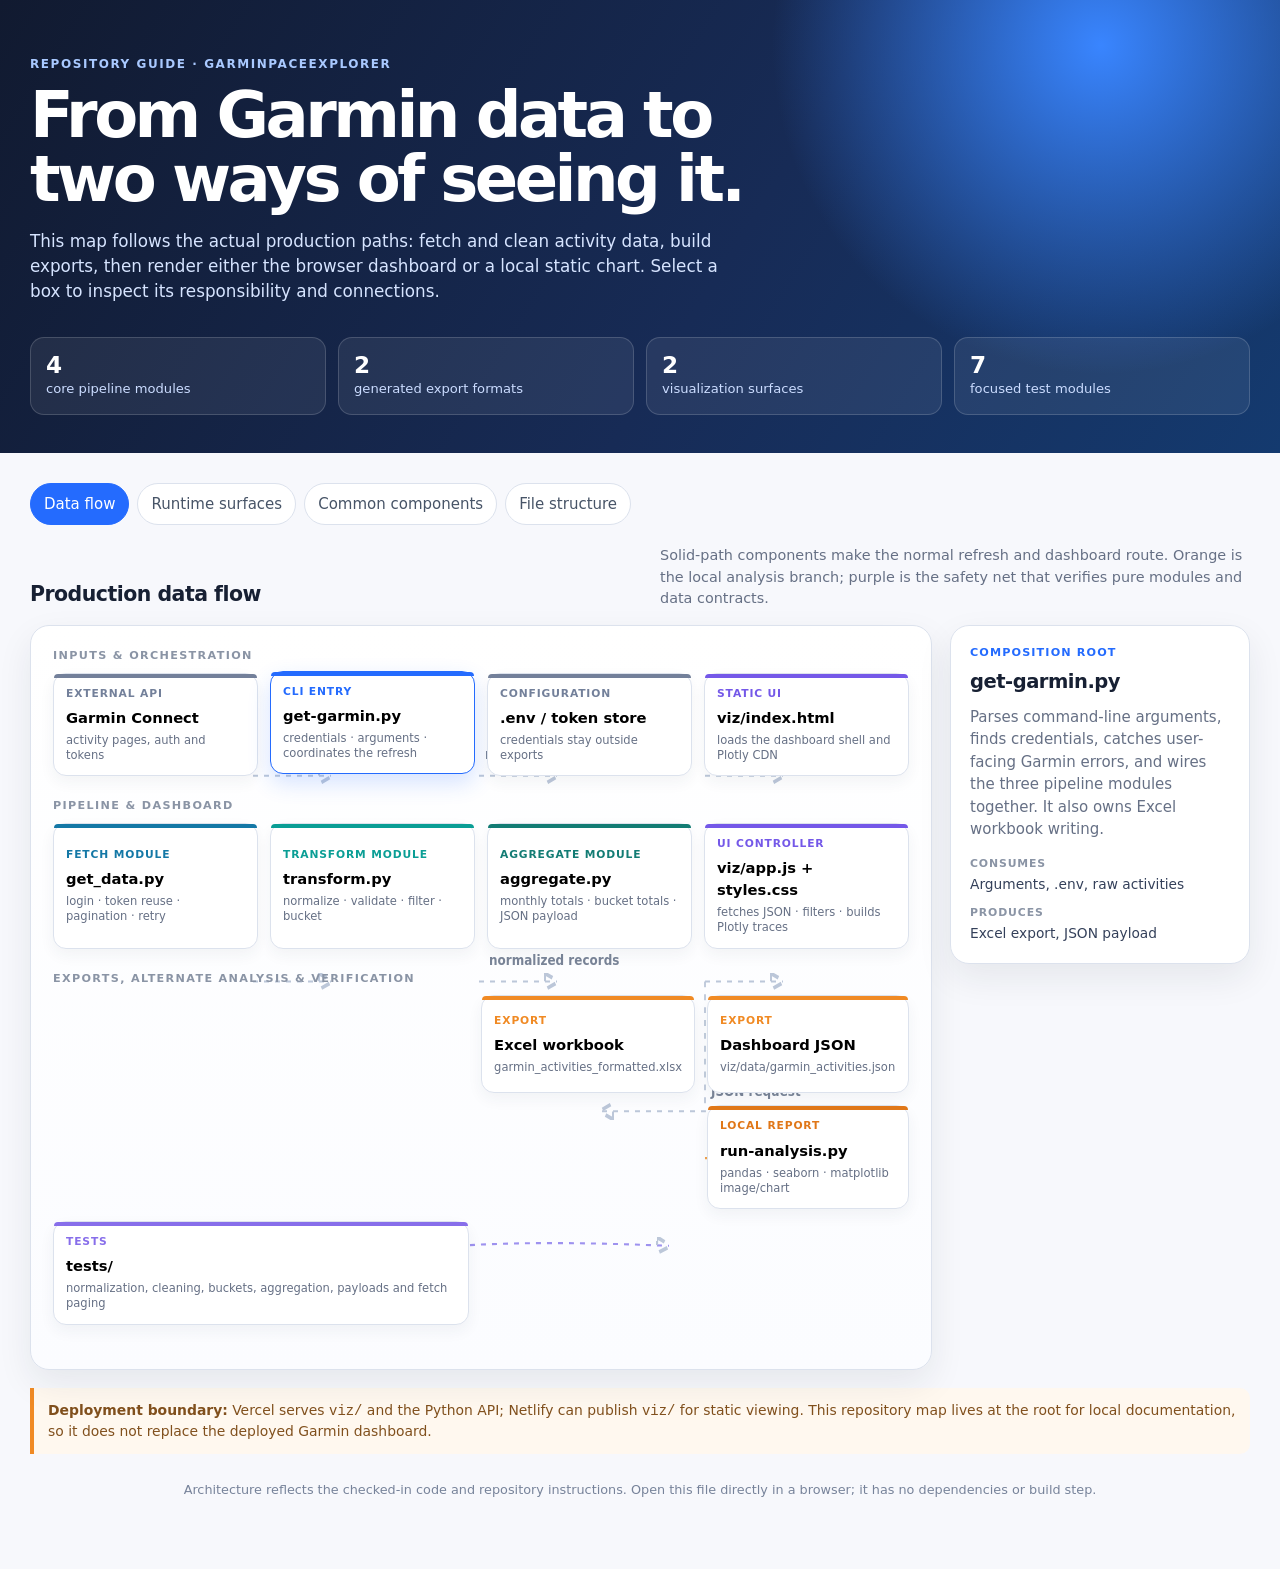
==== index.html @ acb7fc56 "refactor: rename project to GarminPaceExplorer" ====
<!doctype html>
<html lang="en">
<head>
  <meta charset="utf-8">
  <meta name="viewport" content="width=device-width, initial-scale=1">
  <title>GarminPaceExplorer · Codebase Map</title>
  <style>
    :root { --ink:#172033; --muted:#667085; --paper:#f7f8fc; --panel:#fff; --line:#dce2ed; --blue:#246bfe; --teal:#0a9e95; --orange:#f08a24; --violet:#7458e8; --shadow:0 14px 35px rgba(22,34,56,.08); }
    * { box-sizing:border-box; }
    body { margin:0; color:var(--ink); background:var(--paper); font:15px/1.5 Inter, ui-sans-serif, system-ui, -apple-system, BlinkMacSystemFont, "Segoe UI", sans-serif; }
    button { font:inherit; }
    .shell { width:min(1220px, calc(100% - 32px)); margin:auto; }
    .hero { color:#fff; background:radial-gradient(circle at 86% 10%, #3985ff 0, transparent 28%), linear-gradient(122deg,#111a30 0%,#172b56 57%,#143a6f 100%); padding:55px 0 38px; overflow:hidden; }
    .eyebrow { margin:0 0 10px; color:#a9c9ff; font-size:.75rem; font-weight:700; letter-spacing:.13em; text-transform:uppercase; }
    h1 { max-width:800px; margin:0; font-size:clamp(2.2rem,5vw,4.5rem); letter-spacing:-.055em; line-height:1; }
    .hero-copy { max-width:710px; margin:18px 0 0; color:#d6e4ff; font-size:1.05rem; }
    .metrics { display:grid; grid-template-columns:repeat(4,1fr); gap:12px; margin-top:32px; }
    .metric { padding:14px 15px; border:1px solid rgba(255,255,255,.16); border-radius:14px; background:rgba(255,255,255,.07); }
    .metric strong { display:block; font-size:1.45rem; line-height:1.1; }.metric span { color:#cbdcff; font-size:.82rem; }
    main { padding:30px 0 58px; }
    .tabs { display:flex; gap:8px; flex-wrap:wrap; margin-bottom:20px; }
    .tab { padding:9px 13px; color:#475467; border:1px solid var(--line); border-radius:999px; background:#fff; cursor:pointer; }.tab:hover,.tab:focus-visible { border-color:var(--blue); color:var(--blue); outline:none; }.tab.active { color:#fff; border-color:var(--blue); background:var(--blue); }
    .view { display:none; }.view.active { display:block; }
    .section-heading { display:flex; justify-content:space-between; gap:20px; align-items:end; margin:0 0 15px; }.section-heading h2 { margin:0; font-size:1.28rem; letter-spacing:-.025em; }.section-heading p { max-width:590px; margin:0; color:var(--muted); font-size:.9rem; }
    .architecture { display:grid; grid-template-columns:minmax(0,1fr) 300px; gap:18px; align-items:start; }
    .diagram { position:relative; min-height:635px; padding:22px; border:1px solid var(--line); border-radius:19px; background:linear-gradient(180deg,#fff,#fbfcff); box-shadow:var(--shadow); overflow:hidden; }
    .flow { position:absolute; inset:0; z-index:0; width:100%; height:100%; pointer-events:none; }.flow path { fill:none; stroke:#bcc7d9; stroke-width:1.8; stroke-dasharray:5 6; }.flow .analysis-path { stroke:#f1a24c; }.flow .test-path { stroke:#9e92ef; }.flow text { fill:#7a8598; font-size:12px; font-weight:600; }
    .lane { position:relative; z-index:1; display:grid; grid-template-columns:repeat(4,1fr); gap:12px; margin-bottom:22px; }.lane-label { grid-column:1/-1; margin:0 0 -4px; color:#8a94a5; font-size:.7rem; font-weight:800; letter-spacing:.12em; text-transform:uppercase; }
    .node { position:relative; min-height:98px; padding:12px; text-align:left; border:1px solid var(--line); border-radius:13px; background:var(--panel); box-shadow:0 6px 15px rgba(31,47,75,.055); cursor:pointer; transition:.17s transform,.17s border-color,.17s box-shadow; }.node:hover,.node:focus-visible,.node.selected { border-color:var(--node); box-shadow:0 9px 22px color-mix(in srgb,var(--node) 19%,transparent); transform:translateY(-2px); outline:none; }.node::before { position:absolute; top:0; left:0; width:100%; height:4px; content:""; border-radius:13px 13px 0 0; background:var(--node); }.node .kind { display:block; margin-bottom:5px; color:var(--node); font-size:.67rem; font-weight:800; letter-spacing:.08em; text-transform:uppercase; }.node strong { display:block; font-size:.92rem; }.node small { display:block; margin-top:4px; color:var(--muted); font-size:.72rem; line-height:1.32; }.cli { --node:var(--blue); }.fetch { --node:#1478a6; }.transform { --node:var(--teal); }.aggregate { --node:#137c74; }.output { --node:var(--orange); }.dashboard { --node:var(--violet); }.analysis { --node:#e07718; }.test { --node:#876eea; }.external { --node:#73809a; }
    .source { grid-column:1; }.cli-node { grid-column:2; }.dashboard-node { grid-column:4; }.fetch-node { grid-column:1; }.transform-node { grid-column:2; }.aggregate-node { grid-column:3; }.json-node { grid-column:4; }.xlsx-node { grid-column:3; }.analysis-node { grid-column:4; }.tests-node { grid-column:1/3; }
    .inspector { position:sticky; top:16px; padding:19px; border:1px solid var(--line); border-radius:19px; background:#fff; box-shadow:var(--shadow); }.inspector .label { margin:0 0 5px; color:var(--blue); font-size:.7rem; font-weight:800; letter-spacing:.1em; text-transform:uppercase; }.inspector h3 { margin:0; font-size:1.22rem; letter-spacing:-.025em; }.inspector p { margin:10px 0; color:var(--muted); }.inspector dl { margin:15px 0 0; }.inspector dt { margin-top:10px; color:#8a94a5; font-size:.68rem; font-weight:800; letter-spacing:.08em; text-transform:uppercase; }.inspector dd { margin:2px 0 0; color:#34405a; font-size:.86rem; }.inspector code,.code { padding:.12em .35em; border-radius:5px; color:#2f3d58; background:#eef2f8; font-family:"SFMono-Regular",Consolas,monospace; font-size:.83em; }
    .note { margin-top:18px; padding:12px 14px; border-left:4px solid var(--orange); border-radius:0 10px 10px 0; color:#81501d; background:#fff8ef; font-size:.87rem; }
    .surface-grid,.common-grid { display:grid; grid-template-columns:repeat(3,1fr); gap:15px; }.surface-card,.common-card { padding:18px; border:1px solid var(--line); border-radius:16px; background:#fff; box-shadow:0 7px 20px rgba(31,47,75,.045); }.surface-card h3,.common-card h3 { margin:0; font-size:1rem; }.surface-card p,.common-card p { margin:8px 0 0; color:var(--muted); font-size:.88rem; }.tag { display:inline-block; margin:12px 5px 0 0; padding:3px 8px; color:#38507a; border:1px solid #d8e2f3; border-radius:999px; background:#f5f8fd; font-size:.73rem; }
    .tree { padding:20px; border:1px solid var(--line); border-radius:18px; background:#17223a; color:#d9e5fb; box-shadow:var(--shadow); font:13px/1.75 "SFMono-Regular",Consolas,monospace; white-space:pre-wrap; }.tree b { color:#8bb4ff; }.tree .muted { color:#94a6c5; }.tree .warning { color:#ffc16b; }
    .shared-table { width:100%; border-collapse:separate; border-spacing:0; overflow:hidden; border:1px solid var(--line); border-radius:15px; background:#fff; box-shadow:var(--shadow); }.shared-table th,.shared-table td { padding:13px 15px; text-align:left; vertical-align:top; border-bottom:1px solid var(--line); }.shared-table tr:last-child td { border-bottom:0; }.shared-table th { color:#64748b; background:#f8faff; font-size:.73rem; letter-spacing:.08em; text-transform:uppercase; }.shared-table td { font-size:.88rem; }.status { display:inline-block; padding:3px 7px; border-radius:999px; font-size:.72rem; font-weight:700; }.yes { color:#076a55; background:#dcf7ee; }.mirror { color:#835817; background:#fff0d8; }.gap { color:#74529e; background:#f0e8ff; }
    .footer { margin-top:26px; color:#77839a; font-size:.8rem; text-align:center; }
    @media (max-width:900px) { .architecture { grid-template-columns:1fr; }.inspector { position:static; }.surface-grid,.common-grid { grid-template-columns:1fr 1fr; }.diagram { min-height:0; }.flow { display:none; }.lane { grid-template-columns:repeat(2,1fr); }.source,.cli-node,.dashboard-node,.fetch-node,.transform-node,.aggregate-node,.json-node,.xlsx-node,.analysis-node,.tests-node { grid-column:auto; } }
    @media (max-width:600px) { .shell { width:min(100% - 22px,1220px); }.hero { padding-top:35px; }.metrics,.surface-grid,.common-grid { grid-template-columns:1fr 1fr; }.section-heading { display:block; }.section-heading p { margin-top:7px; }.shared-table { display:block; overflow-x:auto; }.lane { grid-template-columns:1fr; }.metrics .metric:last-child { grid-column:1/-1; } }
  </style>
</head>
<body>
  <header class="hero">
    <div class="shell">
      <p class="eyebrow">Repository guide · GarminPaceExplorer</p>
      <h1>From Garmin data to two ways of seeing it.</h1>
      <p class="hero-copy">This map follows the actual production paths: fetch and clean activity data, build exports, then render either the browser dashboard or a local static chart. Select a box to inspect its responsibility and connections.</p>
      <div class="metrics" aria-label="Codebase summary">
        <div class="metric"><strong>4</strong><span>core pipeline modules</span></div>
        <div class="metric"><strong>2</strong><span>generated export formats</span></div>
        <div class="metric"><strong>2</strong><span>visualization surfaces</span></div>
        <div class="metric"><strong>7</strong><span>focused test modules</span></div>
      </div>
    </div>
  </header>
  <main class="shell">
    <nav class="tabs" aria-label="Architecture views">
      <button class="tab active" data-view="flow" type="button">Data flow</button>
      <button class="tab" data-view="surfaces" type="button">Runtime surfaces</button>
      <button class="tab" data-view="shared" type="button">Common components</button>
      <button class="tab" data-view="tree" type="button">File structure</button>
    </nav>

    <section class="view active" id="flow">
      <div class="section-heading"><h2>Production data flow</h2><p>Solid-path components make the normal refresh and dashboard route. Orange is the local analysis branch; purple is the safety net that verifies pure modules and data contracts.</p></div>
      <div class="architecture">
        <div class="diagram" aria-label="Interactive production data-flow diagram">
          <svg class="flow" viewBox="0 0 900 635" aria-hidden="true" preserveAspectRatio="none">
            <defs><marker id="arrow" markerWidth="8" markerHeight="8" refX="7" refY="4" orient="auto"><path d="M0,0 L8,4 L0,8z" fill="#bcc7d9"/></marker><marker id="orange-arrow" markerWidth="8" markerHeight="8" refX="7" refY="4" orient="auto"><path d="M0,0 L8,4 L0,8z" fill="#f1a24c"/></marker><marker id="violet-arrow" markerWidth="8" markerHeight="8" refX="7" refY="4" orient="auto"><path d="M0,0 L8,4 L0,8z" fill="#9e92ef"/></marker></defs>
            <path d="M222 128 H300" marker-end="url(#arrow)"/><path d="M448 128 H526" marker-end="url(#arrow)"/><path d="M674 128 H752" marker-end="url(#arrow)"/>
            <path d="M222 304 H300" marker-end="url(#arrow)"/><path d="M448 304 H526" marker-end="url(#arrow)"/><path d="M674 304 H752" marker-end="url(#arrow)"/>
            <path d="M674 304 V415 H570" marker-end="url(#arrow)"/><path class="analysis-path" d="M674 455 H752" marker-end="url(#orange-arrow)"/><path class="test-path" d="M222 562 C350 525, 490 525, 638 530" marker-end="url(#violet-arrow)"/>
            <text x="454" y="114">raw activities</text><text x="458" y="290">normalized records</text><text x="680" y="402">JSON request</text>
          </svg>
          <div class="lane">
            <p class="lane-label">Inputs &amp; orchestration</p>
            <button class="node external source" data-node="garmin" type="button"><span class="kind">External API</span><strong>Garmin Connect</strong><small>activity pages, auth and tokens</small></button>
            <button class="node cli cli-node" data-node="cli" type="button"><span class="kind">CLI entry</span><strong>get-garmin.py</strong><small>credentials · arguments · coordinates the refresh</small></button>
            <button class="node external" data-node="env" type="button"><span class="kind">Configuration</span><strong>.env / token store</strong><small>credentials stay outside exports</small></button>
            <button class="node dashboard dashboard-node" data-node="viz" type="button"><span class="kind">Static UI</span><strong>viz/index.html</strong><small>loads the dashboard shell and Plotly CDN</small></button>
          </div>
          <div class="lane">
            <p class="lane-label">Pipeline &amp; dashboard</p>
            <button class="node fetch fetch-node" data-node="fetch" type="button"><span class="kind">Fetch module</span><strong>get_data.py</strong><small>login · token reuse · pagination · retry</small></button>
            <button class="node transform transform-node" data-node="transform" type="button"><span class="kind">Transform module</span><strong>transform.py</strong><small>normalize · validate · filter · bucket</small></button>
            <button class="node aggregate aggregate-node" data-node="aggregate" type="button"><span class="kind">Aggregate module</span><strong>aggregate.py</strong><small>monthly totals · bucket totals · JSON payload</small></button>
            <button class="node dashboard json-node" data-node="app" type="button"><span class="kind">UI controller</span><strong>viz/app.js + styles.css</strong><small>fetches JSON · filters · builds Plotly traces</small></button>
          </div>
          <div class="lane">
            <p class="lane-label">Exports, alternate analysis &amp; verification</p>
            <button class="node output xlsx-node" data-node="xlsx" type="button"><span class="kind">Export</span><strong>Excel workbook</strong><small>garmin_activities_formatted.xlsx</small></button>
            <button class="node output" data-node="json" type="button"><span class="kind">Export</span><strong>Dashboard JSON</strong><small>viz/data/garmin_activities.json</small></button>
            <button class="node analysis analysis-node" data-node="analysis" type="button"><span class="kind">Local report</span><strong>run-analysis.py</strong><small>pandas · seaborn · matplotlib image/chart</small></button>
            <button class="node test tests-node" data-node="tests" type="button"><span class="kind">Tests</span><strong>tests/</strong><small>normalization, cleaning, buckets, aggregation, payloads and fetch paging</small></button>
          </div>
        </div>
        <aside class="inspector" id="inspector" aria-live="polite"></aside>
      </div>
      <p class="note"><strong>Deployment boundary:</strong> Vercel serves <code>viz/</code> and the Python API; Netlify can publish <code>viz/</code> for static viewing. This repository map lives at the root for local documentation, so it does not replace the deployed Garmin dashboard.</p>
    </section>

    <section class="view" id="surfaces">
      <div class="section-heading"><h2>Four runtime surfaces</h2><p>The project is deliberately split into a fetch pipeline, a static dashboard, a local chart route, and a small unrelated API experiment.</p></div>
      <div class="surface-grid">
        <article class="surface-card"><h3>Refresh command</h3><p><code>get-garmin.py</code> is the only production entry point. It turns credentials and Garmin API pages into normalized records plus both exports.</p><span class="tag">Python</span><span class="tag">Garmin Connect</span><span class="tag">Excel + JSON</span></article>
        <article class="surface-card"><h3>Browser dashboard</h3><p><code>viz/</code> is a no-build static app: HTML provides the mount point, JavaScript reads the generated JSON, CSS defines the responsive UI, and Plotly renders the chart.</p><span class="tag">ES modules</span><span class="tag">Plotly CDN</span><span class="tag">Netlify</span></article>
        <article class="surface-card"><h3>Local analysis</h3><p><code>run-analysis.py</code> reads the Excel export back in, filters running records, groups monthly metrics, and displays or saves a traditional chart.</p><span class="tag">pandas</span><span class="tag">seaborn</span><span class="tag">matplotlib</span></article>
        <article class="surface-card"><h3>Tests</h3><p>Tests focus on the reusable Python logic: raw Garmin shapes, cleaning boundaries, page retrieval, monthly rollups, bucket partitions, and serialized payloads.</p><span class="tag">pytest</span><span class="tag">synthetic fixtures</span></article>
        <article class="surface-card"><h3>Configuration</h3><p><code>pyproject.toml</code> defines the Python runtime and packages. <code>requirements*.txt</code> are alternate dependency lists. <code>netlify.toml</code> publishes <code>viz/</code>.</p><span class="tag">uv</span><span class="tag">Python 3.14+</span></article>
        <article class="surface-card"><h3>Standalone experiment</h3><p><code>Test-nvidia.py</code> sends one streamed prompt through NVIDIA's OpenAI-compatible endpoint. It is not imported by, or connected to, the Garmin pipeline.</p><span class="tag">OpenAI client</span><span class="tag">separate concern</span></article>
      </div>
    </section>

    <section class="view" id="shared">
      <div class="section-heading"><h2>Shared components &amp; boundaries</h2><p>The strongest reuse is in the pure transformation and aggregation layer. A few concepts are intentionally mirrored or currently duplicated across the two display routes.</p></div>
      <table class="shared-table">
        <thead><tr><th>Component / concern</th><th>Used by</th><th>Relationship</th><th>State</th></tr></thead>
        <tbody>
          <tr><td><code>normalize_activity()</code> + <code>clean()</code></td><td>CLI pipeline; unit tests</td><td>One canonical schema and validation gate before any export exists.</td><td><span class="status yes">Shared source</span></td></tr>
          <tr><td><code>to_bucket()</code> + <code>BUCKET_NAMES</code></td><td><code>aggregate.py</code>; tests</td><td>Python is the source of truth for bucket definitions and monthly bucket output.</td><td><span class="status yes">Shared source</span></td></tr>
          <tr><td>Distance bucketing in <code>app.js</code></td><td>Browser filtering</td><td><code>toBucketClient()</code> mirrors Python bucket boundaries so the client can filter individual activities.</td><td><span class="status mirror">Intentional mirror</span></td></tr>
          <tr><td>Monthly metrics</td><td><code>aggregate.py</code>; <code>run-analysis.py</code></td><td>Both calculate per-month distance, pace and heart-rate views, but each owns its own implementation and output format.</td><td><span class="status gap">Parallel logic</span></td></tr>
          <tr><td>Dependency declarations</td><td><code>pyproject.toml</code>; <code>requirements.txt</code>; <code>requirements-garmin.txt</code></td><td>They list overlapping packages. The README directs new setup through <code>uv sync</code>.</td><td><span class="status gap">Multiple manifests</span></td></tr>
          <tr><td>Credentials and private activity data</td><td><code>.env</code>; token store; generated exports</td><td>Ignored by Git; the dashboard JSON itself contains personal activity information and is generated locally.</td><td><span class="status yes">Protected boundary</span></td></tr>
        </tbody>
      </table>
      <div class="common-grid" style="margin-top:16px">
        <article class="common-card"><h3>Clean hand-off</h3><p>The normalized activity dictionary is the central contract: dates, distance, pace, duration, HR, elevation, VO₂ max, calories and activity type. Everything downstream consumes that cleaned record.</p></article>
        <article class="common-card"><h3>Two output contracts</h3><p>The Excel file preserves rows for offline analysis. The JSON payload adds metadata and precomputed monthly summaries so the dashboard can remain static and fast.</p></article>
        <article class="common-card"><h3>Where reuse stops</h3><p>The browser intentionally has no Python runtime, so it cannot call the shared Python helpers. The small JS bucket mirror is the practical no-build trade-off.</p></article>
      </div>
    </section>

    <section class="view" id="tree">
      <div class="section-heading"><h2>Repository structure</h2><p>Grouped by responsibility rather than every generated or private local file.</p></div>
      <div class="tree"><b>GarminPaceExplorer/</b>
├── <b>get-garmin.py</b>              <span class="muted"># CLI composition root; writes Excel + JSON</span>
├── <b>get_data.py</b>                <span class="muted"># Garmin authentication, token reuse, pagination, retry</span>
├── <b>transform.py</b>               <span class="muted"># raw activity → normalized record → clean record / bucket</span>
├── <b>aggregate.py</b>               <span class="muted"># monthly rollups and dashboard payload serialization</span>
├── <b>run-analysis.py</b>            <span class="muted"># Excel → local pandas/seaborn/matplotlib chart</span>
├── <span class="warning">Test-nvidia.py</span>             <span class="muted"># isolated NVIDIA/OpenAI-compatible experiment</span>
├── <b>viz/</b>                       <span class="muted"># Netlify publish directory</span>
│   ├── <b>index.html</b>             <span class="muted"># dashboard document + Plotly CDN</span>
│   ├── <b>app.js</b>                 <span class="muted"># dashboard state, filtering, Plotly traces</span>
│   ├── <b>styles.css</b>             <span class="muted"># dashboard presentation and responsive layout</span>
│   └── data/garmin_activities.json  <span class="muted"># generated; Git-ignored</span>
├── <b>tests/</b>                     <span class="muted"># pytest checks for pipeline contracts</span>
├── <b>planning/</b> + <b>docs/</b>            <span class="muted"># design history and implementation plan</span>
├── pyproject.toml / uv.lock          <span class="muted"># primary dependency setup</span>
├── requirements*.txt                 <span class="muted"># alternate package lists</span>
└── netlify.toml                      <span class="muted"># publish = viz</span>

<span class="muted">Private / generated items deliberately omitted: .env, Garmin token store, Excel exports, activity markdown export, virtual environment and Git metadata.</span></div>
    </section>
    <p class="footer">Architecture reflects the checked-in code and repository instructions. Open this file directly in a browser; it has no dependencies or build step.</p>
  </main>
  <script>
    const nodeData = {
      garmin: { label: "External input", title: "Garmin Connect", text: "The only remote data source in the production path. get_data.py creates the client, authenticates with a reusable token store, then requests activity pages.", reads: "Credentials and token directory", writes: "Raw activity dictionaries" },
      env: { label: "Private configuration", title: ".env and token store", text: "GARMIN_USERNAME and GARMIN_PASSWORD are loaded by the CLI. Garmin refresh tokens live separately, defaulting to ~/.garminconnect. Both stay out of source control.", reads: "Local environment", writes: "Authentication inputs" },
      cli: { label: "Composition root", title: "get-garmin.py", text: "Parses command-line arguments, finds credentials, catches user-facing Garmin errors, and wires the three pipeline modules together. It also owns Excel workbook writing.", reads: "Arguments, .env, raw activities", writes: "Excel export, JSON payload" },
      fetch: { label: "Fetch layer", title: "get_data.py", text: "Owns Garmin client login, secure token-file permissions, activity pagination and exponential retry on transient Garmin connection or rate-limit errors.", reads: "Credentials, Garmin API", writes: "A list of raw activities" },
      transform: { label: "Pure transform layer", title: "transform.py", text: "Converts Garmin’s variable raw shape into a stable activity schema, classifies activity type, applies quality rules in order, and assigns distance buckets.", reads: "Raw activity dictionaries", writes: "Kept records and drop-reason counts" },
      aggregate: { label: "Pure aggregation layer", title: "aggregate.py", text: "Builds complete year/month arrays, partitions those arrays by distance bucket, adds metadata, and serializes the JSON payload. Its helpers are directly covered by tests.", reads: "Cleaned activity records", writes: "Dashboard payload" },
      xlsx: { label: "Row-oriented export", title: "garmin_activities_formatted.xlsx", text: "A workbook containing the cleaned activity rows. It preserves the alternate local-analysis route and can be opened independently of the dashboard.", reads: "Cleaned records", writes: "Input for run-analysis.py" },
      json: { label: "Dashboard data contract", title: "viz/data/garmin_activities.json", text: "Generated data for the static site: meta, individual cleaned activities, monthly year totals and monthly totals by bucket. It is ignored by Git because it is personal activity data.", reads: "Payload from aggregate.py", writes: "Fetched by viz/app.js" },
      viz: { label: "Deployed document", title: "viz/index.html", text: "The static page includes a root element, loads the project CSS and ES module, and imports Plotly from a CDN. Netlify publishes this directory—not the repository root.", reads: "styles.css, app.js, Plotly CDN", writes: "Dashboard shell" },
      app: { label: "Dashboard controller", title: "viz/app.js + styles.css", text: "app.js fetches the generated JSON and creates controls, summary cards, filters and Plotly traces. styles.css owns the responsive visual layout; it is not a component framework.", reads: "Dashboard JSON, user selections", writes: "Interactive Plotly chart and stats" },
      analysis: { label: "Alternate local route", title: "run-analysis.py", text: "Reads the Excel workbook with pandas, normalizes legacy/new column names, restricts to running records, computes monthly values and renders a seaborn/matplotlib chart.", reads: "Excel export", writes: "Displayed or saved chart" },
      tests: { label: "Verification", title: "tests/", text: "Seven focused pytest modules protect the pipeline’s boundaries: normalization, cleaning, bucketing, aggregation, serialized payloads and paginated fetch behavior. The dashboard JavaScript has a syntax check in the README workflow.", reads: "Pure module interfaces", writes: "Fast regression feedback" }
    };
    const inspector = document.querySelector("#inspector");
    function selectNode(key) {
      const item = nodeData[key];
      document.querySelectorAll(".node").forEach((node) => node.classList.toggle("selected", node.dataset.node === key));
      inspector.innerHTML = `<p class="label">${item.label}</p><h3>${item.title}</h3><p>${item.text}</p><dl><dt>Consumes</dt><dd>${item.reads}</dd><dt>Produces</dt><dd>${item.writes}</dd></dl>`;
    }
    document.querySelectorAll(".node").forEach((node) => node.addEventListener("click", () => selectNode(node.dataset.node)));
    document.querySelectorAll(".tab").forEach((tab) => tab.addEventListener("click", () => {
      document.querySelectorAll(".tab").forEach((item) => item.classList.toggle("active", item === tab));
      document.querySelectorAll(".view").forEach((view) => view.classList.toggle("active", view.id === tab.dataset.view));
    }));
    selectNode("cli");
  </script>
</body>
</html>
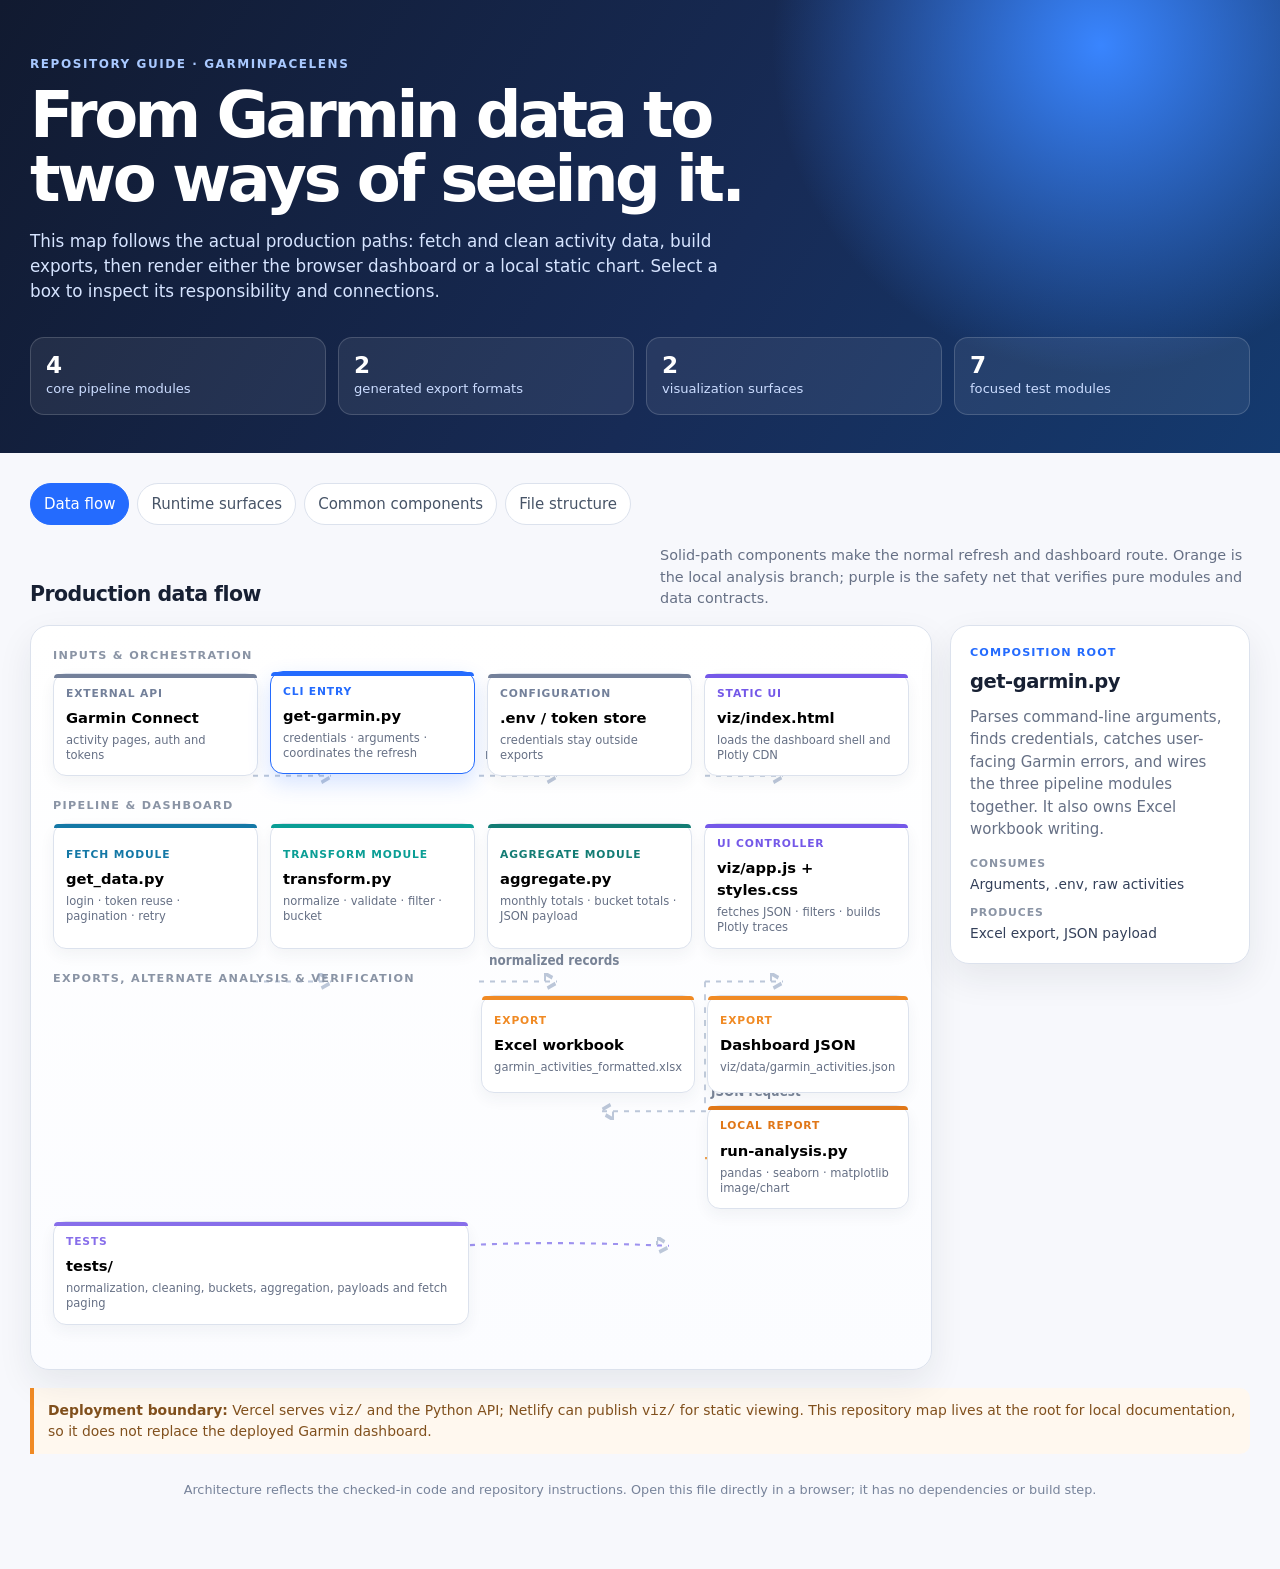
==== commit c8014cd7: "feat: rename app to Garmin Pace Lens" ====
--- a/index.html
+++ b/index.html
@@ -3,7 +3,7 @@
 <head>
   <meta charset="utf-8">
   <meta name="viewport" content="width=device-width, initial-scale=1">
-  <title>GarminPaceExplorer · Codebase Map</title>
+  <title>GarminPaceLens · Codebase Map</title>
   <style>
     :root { --ink:#172033; --muted:#667085; --paper:#f7f8fc; --panel:#fff; --line:#dce2ed; --blue:#246bfe; --teal:#0a9e95; --orange:#f08a24; --violet:#7458e8; --shadow:0 14px 35px rgba(22,34,56,.08); }
     * { box-sizing:border-box; }
@@ -41,7 +41,7 @@
 <body>
   <header class="hero">
     <div class="shell">
-      <p class="eyebrow">Repository guide · GarminPaceExplorer</p>
+      <p class="eyebrow">Repository guide · GarminPaceLens</p>
       <h1>From Garmin data to two ways of seeing it.</h1>
       <p class="hero-copy">This map follows the actual production paths: fetch and clean activity data, build exports, then render either the browser dashboard or a local static chart. Select a box to inspect its responsibility and connections.</p>
       <div class="metrics" aria-label="Codebase summary">
@@ -132,7 +132,7 @@
 
     <section class="view" id="tree">
       <div class="section-heading"><h2>Repository structure</h2><p>Grouped by responsibility rather than every generated or private local file.</p></div>
-      <div class="tree"><b>GarminPaceExplorer/</b>
+      <div class="tree"><b>GarminPaceLens/</b>
 ├── <b>get-garmin.py</b>              <span class="muted"># CLI composition root; writes Excel + JSON</span>
 ├── <b>get_data.py</b>                <span class="muted"># Garmin authentication, token reuse, pagination, retry</span>
 ├── <b>transform.py</b>               <span class="muted"># raw activity → normalized record → clean record / bucket</span>
